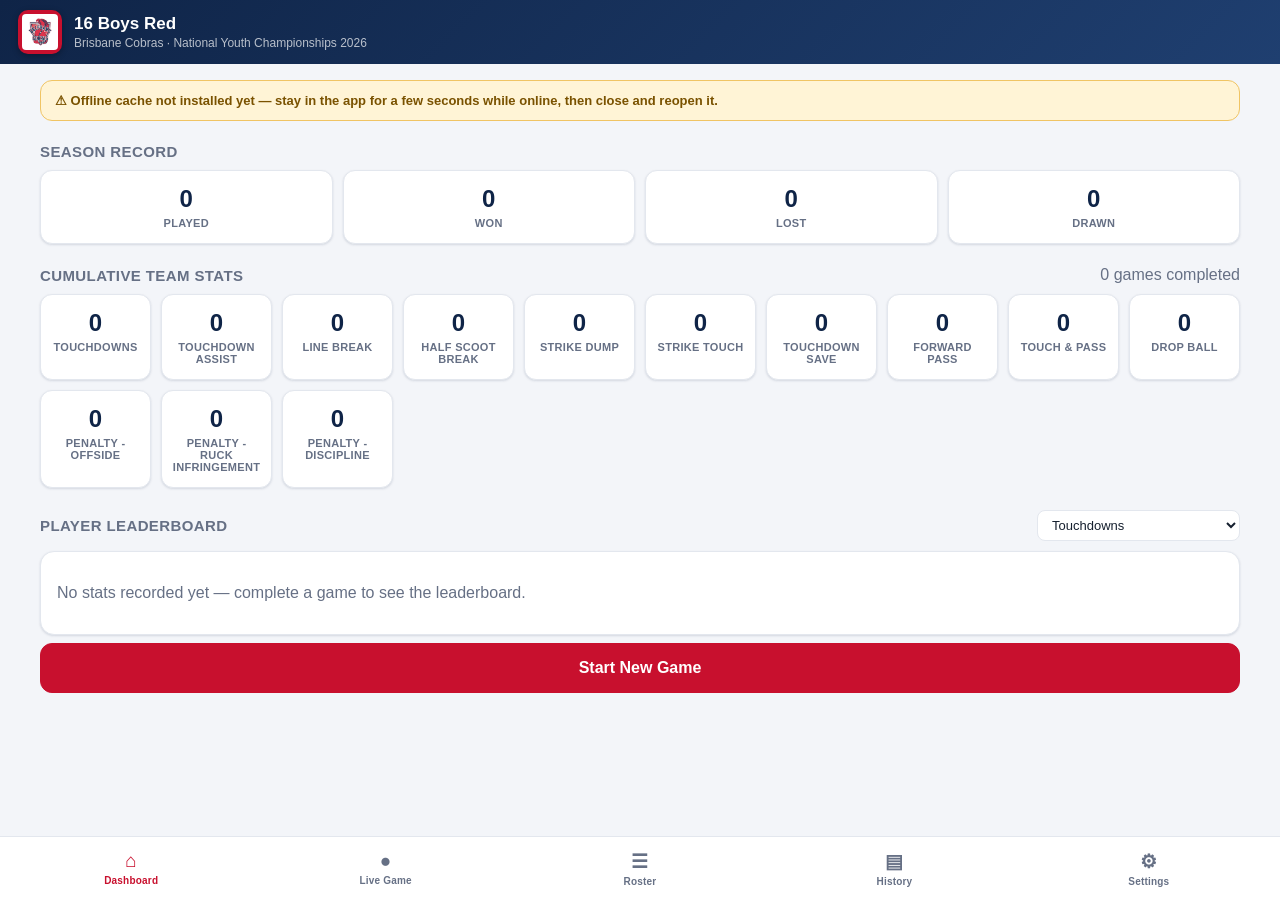
==== site/index.html @ 18cb8045 "Add files via upload" ====
<!DOCTYPE html>
<html lang="en">
<head>
<meta charset="UTF-8">
<meta name="viewport" content="width=device-width, initial-scale=1, viewport-fit=cover, maximum-scale=1, user-scalable=no">
<title>Touch Stats — Brisbane Cobras</title>

<link rel="manifest" href="manifest.webmanifest">
<meta name="theme-color" content="#0f2447">
<meta name="apple-mobile-web-app-capable" content="yes">
<meta name="apple-mobile-web-app-status-bar-style" content="black-translucent">
<meta name="apple-mobile-web-app-title" content="Touch Stats">
<link rel="apple-touch-icon" href="icons/icon-180.png">
<link rel="icon" href="icons/icon-32.png" sizes="32x32">

<link rel="stylesheet" href="css/styles.css">
</head>
<body>

<div id="app">

  <!-- Header -->
  <header class="app-header">
    <div class="header-team">
      <div class="crest"><img src="icons/cobras-logo.png" alt="Brisbane Cobras logo"></div>
      <div class="header-text">
        <h1 id="team-name">16 Boys Red</h1>
        <p id="team-sub">Brisbane Cobras · National Youth Championships</p>
      </div>
    </div>
    <div id="live-indicator" class="live-indicator hidden">
      <span class="dot"></span> LIVE
    </div>
  </header>

  <!-- Views -->
  <main class="views">

    <!-- DASHBOARD -->
    <section id="view-dashboard" class="view">
      <div id="live-banner" class="live-banner hidden"></div>
      <div id="next-game-card" class="card next-game-card hidden"></div>
      <div id="offline-warning" class="offline-warning hidden"></div>

      <div class="section-row">
        <h2>Season Record</h2>
      </div>
      <div id="record-cards" class="stat-cards"></div>

      <div class="section-row">
        <h2>Cumulative Team Stats</h2>
        <span class="muted" id="games-played-label"></span>
      </div>
      <div id="team-totals" class="stat-cards"></div>

      <div class="section-row">
        <h2>Player Leaderboard</h2>
        <select id="leaderboard-stat" class="select-inline"></select>
      </div>
      <div id="leaderboard" class="card"></div>

      <button id="btn-new-game-dash" class="btn btn-primary btn-lg btn-block">Start New Game</button>
    </section>

    <!-- LIVE GAME -->
    <section id="view-live" class="view">
      <div id="no-live-game">
        <div class="card empty-state">
          <h2>No Game in Progress</h2>
          <p class="muted">Start a new game to begin tracking stats for this match.</p>
          <button id="btn-new-game-live" class="btn btn-primary btn-lg">Start New Game</button>
        </div>
      </div>

      <div id="live-game-panel" class="hidden">
        <div id="live-sticky-score" class="live-sticky-score">
          <span id="sticky-opponent"></span>
          <span id="sticky-score"></span>
        </div>

        <div class="card live-header-card">
          <div class="live-meta">
            <div>
              <div class="muted small" id="live-round"></div>
              <h2 id="live-opponent-label">vs Opponent</h2>
              <div class="muted small" id="live-date"></div>
            </div>
            <div class="score-board">
              <div class="score-block">
                <div class="score-num" id="score-us">0</div>
                <div class="score-label">US</div>
              </div>
              <div class="score-sep">–</div>
              <div class="score-block">
                <div class="score-num" id="score-them">0</div>
                <div class="score-label">THEM</div>
                <div class="score-steppers">
                  <button class="btn-step" id="opp-minus">−</button>
                  <button class="btn-step" id="opp-plus">+</button>
                </div>
              </div>
            </div>
          </div>
          <div class="live-actions">
            <button id="btn-undo" class="btn btn-ghost">Undo Last Tap</button>
            <button id="btn-edit-squad" class="btn btn-ghost">Edit Squad</button>
            <button id="btn-end-game" class="btn btn-danger">End Game</button>
          </div>
        </div>

        <div id="category-tabs" class="tab-row"></div>
        <p class="hint">Tap a stat, then pick who did it</p>

        <div class="live-split">
          <div class="live-col-tiles">
            <div id="stat-tiles" class="stat-tiles"></div>

            <div class="section-row"><h2>Recent Activity</h2></div>
            <div id="recent-activity" class="card recent-activity-list"></div>
          </div>
          <div class="live-col-totals">
            <div class="section-row"><h2>This Game — Player Totals</h2></div>
            <div id="stat-grid-wrap" class="card grid-wrap">
              <table id="stat-grid" class="stat-grid"></table>
            </div>
          </div>
        </div>
      </div>
    </section>

    <!-- ROSTER -->
    <section id="view-roster" class="view">
      <div class="section-row">
        <h2>Squad</h2>
        <button id="btn-add-player" class="btn btn-primary">+ Add Player</button>
      </div>
      <div id="roster-list" class="card list"></div>
    </section>

    <!-- HISTORY -->
    <section id="view-history" class="view">
      <div class="section-row"><h2>Game History</h2></div>
      <div id="history-list" class="card list"></div>

      <div id="game-detail" class="hidden">
        <div class="section-row">
          <button id="btn-back-history" class="btn btn-ghost">‹ Back to History</button>
        </div>
        <div id="game-detail-content"></div>
      </div>
    </section>

    <!-- SETTINGS -->
    <section id="view-settings" class="view">
      <div class="section-row"><h2>Team Details</h2></div>
      <div class="card form-card">
        <label>Team / Age Group<input id="set-team-name" type="text"></label>
        <label>Club<input id="set-team-club" type="text"></label>
        <label>Event<input id="set-team-event" type="text"></label>
        <button id="btn-save-team" class="btn btn-primary">Save</button>
      </div>

      <div class="section-row"><h2>Display</h2></div>
      <div class="card form-card">
        <div class="switch-row">
          <div>
            <strong>Outdoor / High-Contrast Mode</strong>
            <p class="muted small" style="margin:2px 0 0;">Bigger text and bolder contrast for reading the screen in direct sunlight.</p>
          </div>
          <label class="switch">
            <input type="checkbox" id="set-outdoor-mode">
            <span class="slider"></span>
          </label>
        </div>
      </div>

      <div class="section-row">
        <h2>Upcoming Fixtures (The Draw)</h2>
        <button id="btn-add-fixture" class="btn btn-primary">+ Add Fixture</button>
      </div>
      <div id="fixtures-list" class="card list"></div>

      <div class="section-row">
        <h2>Stat Categories</h2>
        <button id="btn-add-stat" class="btn btn-primary">+ Add Stat</button>
      </div>
      <div id="stat-defs-list" class="card list"></div>

      <div class="section-row"><h2>Data</h2></div>
      <div class="card form-card">
        <p class="muted">Everything is stored only on this iPad. Back up regularly, especially before/after each tournament day.</p>
        <p id="offline-status" class="small"></p>
        <div class="btn-row">
          <button id="btn-export-json" class="btn">Export Backup (JSON)</button>
          <button id="btn-export-csv" class="btn">Export Stats (CSV)</button>
          <label class="btn" for="import-file">Restore Backup</label>
          <input type="file" id="import-file" accept="application/json" class="hidden">
        </div>
        <div class="btn-row">
          <button id="btn-reset-all" class="btn btn-danger">Reset All Data</button>
        </div>
      </div>
    </section>

  </main>

  <!-- Tab bar -->
  <nav class="tab-bar">
    <button class="tab-btn active" data-view="dashboard">
      <span class="tab-icon">⌂</span><span>Dashboard</span>
    </button>
    <button class="tab-btn" data-view="live">
      <span class="tab-icon">●</span><span>Live Game</span>
    </button>
    <button class="tab-btn" data-view="roster">
      <span class="tab-icon">☰</span><span>Roster</span>
    </button>
    <button class="tab-btn" data-view="history">
      <span class="tab-icon">▤</span><span>History</span>
    </button>
    <button class="tab-btn" data-view="settings">
      <span class="tab-icon">⚙</span><span>Settings</span>
    </button>
  </nav>
</div>

<!-- Modal root -->
<div id="modal-root"></div>

<script src="js/storage.js"></script>
<script src="js/app.js"></script>
</body>
</html>
---- site/css/styles.css ----
:root {
  --navy: #0f2447;
  --navy-2: #17325c;
  --navy-3: #1f3f70;
  --red: #c8102e;
  --red-dark: #9d0c24;
  --bg: #f3f5f9;
  --card: #ffffff;
  --text: #16202f;
  --muted: #667085;
  --border: #e3e7ee;
  --green: #1a8a4a;
  --amber: #b8791b;
  --shadow: 0 1px 3px rgba(15, 36, 71, 0.08), 0 1px 2px rgba(15, 36, 71, 0.06);
}

@media (prefers-color-scheme: dark) {
  :root {
    --bg: #0b1526;
    --card: #131f35;
    --text: #eef1f6;
    --muted: #93a0b8;
    --border: #223252;
    --shadow: 0 1px 3px rgba(0, 0, 0, 0.4);
  }
}

* { box-sizing: border-box; -webkit-tap-highlight-color: transparent; }
html, body { height: 100%; }
body {
  margin: 0;
  font-family: -apple-system, BlinkMacSystemFont, "Segoe UI", Roboto, Helvetica, Arial, sans-serif;
  background: var(--bg);
  color: var(--text);
  overscroll-behavior-y: none;
  -webkit-user-select: none;
  user-select: none;
}
input, textarea { -webkit-user-select: text; user-select: text; }

#app {
  display: flex;
  flex-direction: column;
  height: 100vh;
  height: 100dvh;
}

/* Header */
.app-header {
  display: flex;
  align-items: center;
  justify-content: space-between;
  gap: 12px;
  padding: calc(env(safe-area-inset-top) + 10px) 18px 10px;
  background: linear-gradient(135deg, var(--navy), var(--navy-3));
  color: #fff;
  flex-shrink: 0;
}
.header-team { display: flex; align-items: center; gap: 12px; min-width: 0; }
.crest {
  width: 44px; height: 44px; border-radius: 10px;
  background: var(--red);
  display: flex; align-items: center; justify-content: center;
  flex-shrink: 0; padding: 4px;
  box-shadow: 0 2px 6px rgba(0,0,0,0.3);
}
.crest img { width: 100%; height: 100%; object-fit: contain; border-radius: 4px; }
.header-text { min-width: 0; }
.header-text h1 { font-size: 17px; margin: 0; font-weight: 700; white-space: nowrap; overflow: hidden; text-overflow: ellipsis; }
.header-text p { font-size: 12px; margin: 2px 0 0; color: rgba(255,255,255,0.7); white-space: nowrap; overflow: hidden; text-overflow: ellipsis; }
.live-indicator {
  display: flex; align-items: center; gap: 6px;
  background: rgba(200,16,46,0.9);
  padding: 5px 10px; border-radius: 20px;
  font-size: 11px; font-weight: 700; letter-spacing: 0.5px;
  flex-shrink: 0;
}
.live-indicator .dot { width: 7px; height: 7px; border-radius: 50%; background: #fff; animation: pulse 1.4s infinite; }
@keyframes pulse { 0%,100% { opacity: 1; } 50% { opacity: 0.3; } }
.hidden { display: none !important; }

/* Views */
.views { flex: 1; overflow-y: auto; padding: 16px 18px calc(env(safe-area-inset-bottom) + 90px); }
.view { display: none; }
.view.active { display: block; }

.section-row { display: flex; align-items: center; justify-content: space-between; margin: 22px 0 10px; }
.section-row:first-child { margin-top: 0; }
.section-row h2 { font-size: 15px; margin: 0; text-transform: uppercase; letter-spacing: 0.4px; color: var(--muted); font-weight: 700; }
.muted { color: var(--muted); }
.small { font-size: 12px; }

.card {
  background: var(--card);
  border-radius: 14px;
  padding: 16px;
  box-shadow: var(--shadow);
  border: 1px solid var(--border);
}
.empty-state { text-align: center; padding: 36px 20px; }
.empty-state h2 { text-transform: none; font-size: 19px; color: var(--text); letter-spacing: 0; margin-bottom: 6px; }

/* Buttons */
.btn {
  appearance: none; border: 1px solid var(--border); background: var(--card); color: var(--text);
  padding: 11px 16px; border-radius: 10px; font-size: 14px; font-weight: 600;
  cursor: pointer; touch-action: manipulation;
}
.btn:active { transform: scale(0.97); }
.btn-primary { background: var(--red); border-color: var(--red); color: #fff; }
.btn-danger { background: #fdeceb; border-color: #f3b9b3; color: var(--red-dark); }
@media (prefers-color-scheme: dark) { .btn-danger { background: #3a1a1c; border-color: #6e2b2b; color: #ff9f96; } }
.btn-ghost { background: transparent; }
.btn-lg { padding: 15px 20px; font-size: 16px; border-radius: 12px; }
.btn-block { width: 100%; margin-top: 8px; }
.btn-row { display: flex; gap: 10px; margin-top: 16px; flex-wrap: wrap; }
.btn-icon {
  border: none; background: transparent; color: var(--muted); font-size: 16px;
  width: 34px; height: 34px; border-radius: 8px; cursor: pointer; flex-shrink: 0;
}
.btn-icon.danger { color: var(--red); }
.btn-icon:active { background: var(--border); }

/* Stat cards grid */
.stat-cards { display: grid; grid-template-columns: repeat(auto-fit, minmax(110px, 1fr)); gap: 10px; }
.stat-card {
  background: var(--card); border: 1px solid var(--border); border-radius: 12px;
  padding: 14px 10px; text-align: center; box-shadow: var(--shadow);
}
.stat-card-val { font-size: 24px; font-weight: 800; color: var(--navy); }
@media (prefers-color-scheme: dark) { .stat-card-val { color: #7fa8e8; } }
.stat-card-label { font-size: 11px; color: var(--muted); margin-top: 4px; font-weight: 600; text-transform: uppercase; letter-spacing: 0.3px; }

/* Leaderboard */
.select-inline {
  border: 1px solid var(--border); background: var(--card); color: var(--text);
  border-radius: 8px; padding: 6px 10px; font-size: 13px;
}
.leader-row { display: flex; align-items: center; gap: 10px; padding: 9px 4px; border-bottom: 1px solid var(--border); }
.leader-row:last-child { border-bottom: none; }
.leader-rank { width: 20px; color: var(--muted); font-weight: 700; font-size: 13px; }
.leader-num {
  width: 28px; height: 28px; border-radius: 50%; background: var(--navy); color: #fff;
  display: flex; align-items: center; justify-content: center; font-size: 12px; font-weight: 700; flex-shrink: 0;
}
.leader-name { flex: 1; font-weight: 600; font-size: 14px; }
.leader-count { font-weight: 800; font-size: 16px; color: var(--red); }

/* Live banner */
.live-banner { background: linear-gradient(135deg, var(--navy-2), var(--navy-3)); color: #fff; border-radius: 14px; padding: 14px 16px; margin-bottom: 18px; }
.live-banner-inner { display: flex; align-items: center; justify-content: space-between; gap: 12px; }
.live-banner .btn-primary { flex-shrink: 0; }

.next-game-card { margin-bottom: 18px; }
.next-game-inner { display: flex; align-items: center; justify-content: space-between; gap: 12px; }
.next-game-inner strong { font-size: 16px; display: block; margin: 2px 0; }
.next-game-inner .btn-primary { flex-shrink: 0; }

/* Sticky score bar */
.live-sticky-score {
  position: sticky; top: 0; z-index: 6;
  display: flex; align-items: center; justify-content: space-between;
  background: var(--navy); color: #fff; border-radius: 12px;
  padding: 9px 14px; margin-bottom: 12px; font-weight: 700; font-size: 14px;
  box-shadow: 0 2px 8px rgba(0,0,0,0.25);
}
#sticky-score { font-size: 17px; font-weight: 800; }

/* Live game header card */
.live-header-card { margin-bottom: 14px; }
.live-meta { display: flex; align-items: flex-start; justify-content: space-between; gap: 14px; flex-wrap: wrap; }
.live-meta h2 { margin: 2px 0; font-size: 20px; }
.score-board { display: flex; align-items: center; gap: 12px; }
.score-block { text-align: center; }
.score-num { font-size: 34px; font-weight: 800; line-height: 1; color: var(--navy); }
@media (prefers-color-scheme: dark) { .score-num { color: #7fa8e8; } }
.score-label { font-size: 10px; color: var(--muted); font-weight: 700; letter-spacing: 0.5px; margin-top: 2px; }
.score-sep { font-size: 24px; color: var(--muted); font-weight: 300; }
.score-steppers { display: flex; gap: 4px; margin-top: 4px; }
.btn-step {
  width: 26px; height: 26px; border-radius: 6px; border: 1px solid var(--border); background: var(--bg);
  font-size: 15px; font-weight: 700; color: var(--text); cursor: pointer;
}
.live-actions { display: flex; gap: 8px; margin-top: 14px; flex-wrap: wrap; }

/* Live split layout: side-by-side on wide/landscape viewports, stacked otherwise */
.live-col-tiles { margin-bottom: 0; }
.live-col-totals { margin-top: 0; }
@media (min-width: 1000px) {
  .live-split { display: flex; gap: 20px; align-items: flex-start; }
  .live-col-tiles { flex: 0 0 40%; position: sticky; top: 54px; }
  .live-col-totals { flex: 1 1 60%; min-width: 0; }
}

/* Recent activity */
.recent-activity-list { padding: 6px 12px; }
.activity-row { display: flex; align-items: center; gap: 10px; padding: 9px 4px; border-bottom: 1px solid var(--border); }
.activity-row:last-child { border-bottom: none; }
.activity-text { font-size: 13px; font-weight: 600; }
.activity-time { font-weight: 400; }

/* Tabs / chips */
.tab-row { display: flex; gap: 8px; overflow-x: auto; padding: 2px 0 4px; margin-bottom: 4px; }
.tab-chip {
  flex-shrink: 0; padding: 9px 16px; border-radius: 20px; border: 1px solid var(--border);
  background: var(--card); color: var(--text); font-size: 13px; font-weight: 700; cursor: pointer; white-space: nowrap;
}
.tab-chip.active { background: var(--navy); border-color: var(--navy); color: #fff; }
.hint { font-size: 12px; color: var(--muted); margin: 6px 2px 10px; }

/* Stat grid */
.grid-wrap { padding: 0; overflow-x: auto; }
.stat-grid { border-collapse: collapse; width: 100%; min-width: 480px; }
.stat-grid th, .stat-grid td { padding: 10px 8px; border-bottom: 1px solid var(--border); text-align: center; }
.stat-grid thead th { position: sticky; top: 0; background: var(--card); font-size: 11px; color: var(--muted); text-transform: uppercase; letter-spacing: 0.3px; z-index: 1; }
.stat-grid .col-player { text-align: left; min-width: 150px; position: sticky; left: 0; background: var(--card); z-index: 2; }
.stat-grid thead .col-player { z-index: 3; }
.stat-grid td.col-stat { font-weight: 700; min-width: 44px; }
.player-num {
  display: inline-flex; align-items: center; justify-content: center;
  width: 24px; height: 24px; border-radius: 50%; background: var(--navy); color: #fff;
  font-size: 11px; font-weight: 700; margin-right: 8px; flex-shrink: 0;
}
.player-name { font-weight: 600; font-size: 14px; }
.empty-cell { padding: 24px 12px; text-align: center; }

/* Stat tiles (live game entry) */
.stat-tiles { display: grid; grid-template-columns: repeat(auto-fit, minmax(120px, 1fr)); gap: 10px; margin-bottom: 18px; }
.stat-tile {
  display: flex; flex-direction: column; align-items: center; justify-content: center; gap: 4px;
  background: var(--card); border: 1px solid var(--border); border-radius: 14px;
  padding: 16px 10px; box-shadow: var(--shadow); cursor: pointer; touch-action: manipulation;
  transition: transform 0.06s ease;
}
.stat-tile:active { transform: scale(0.96); background: var(--bg); }
.stat-tile-count { font-size: 26px; font-weight: 800; color: var(--red); line-height: 1; }
.stat-tile-label { font-size: 12px; font-weight: 700; color: var(--muted); text-align: center; }

/* Player picker modal */
.player-picker-grid { display: grid; grid-template-columns: repeat(auto-fill, minmax(140px, 1fr)); gap: 8px; max-height: 50vh; overflow-y: auto; }
.player-pick-btn {
  display: flex; align-items: center; gap: 10px;
  background: var(--bg); border: 1px solid var(--border); border-radius: 12px;
  padding: 12px 10px; cursor: pointer; touch-action: manipulation; font-size: 14px; font-weight: 600; color: var(--text);
}
.player-pick-btn:active { background: var(--red); border-color: var(--red); color: #fff; }
.player-pick-num {
  width: 30px; height: 30px; border-radius: 50%; background: var(--navy); color: #fff;
  display: flex; align-items: center; justify-content: center; font-size: 13px; font-weight: 700; flex-shrink: 0;
}

.detail-grid th, .detail-grid td { padding: 9px 10px; font-size: 13px; }
.team-total-row td { background: var(--navy); color: #fff; font-weight: 800; border-bottom: none; position: sticky; bottom: 0; }
.team-total-row .col-player { font-size: 11px; letter-spacing: 0.4px; background: var(--navy); }
.big-score { font-size: 30px; font-weight: 800; color: var(--navy); margin-top: 6px; }
@media (prefers-color-scheme: dark) { .big-score { color: #7fa8e8; } }

/* Lists (roster / stat defs) */
.list { padding: 6px 12px; }
.roster-row, .history-row {
  display: flex; align-items: center; gap: 10px; padding: 12px 4px; border-bottom: 1px solid var(--border);
}
.roster-row:last-child, .history-row:last-child { border-bottom: none; }
.grow { flex: 1; }

/* Switch */
.switch { position: relative; display: inline-block; width: 42px; height: 24px; flex-shrink: 0; }
.switch input { opacity: 0; width: 0; height: 0; }
.switch .slider { position: absolute; inset: 0; background: var(--border); border-radius: 24px; transition: 0.2s; cursor: pointer; }
.switch .slider::before { content: ""; position: absolute; height: 18px; width: 18px; left: 3px; top: 3px; background: #fff; border-radius: 50%; transition: 0.2s; box-shadow: 0 1px 2px rgba(0,0,0,0.3); }
.switch input:checked + .slider { background: var(--green); }
.switch input:checked + .slider::before { transform: translateX(18px); }
.switch-row { display: flex; align-items: center; justify-content: space-between; gap: 16px; }

/* History */
.history-result { font-size: 10px; font-weight: 800; padding: 4px 8px; border-radius: 6px; letter-spacing: 0.5px; flex-shrink: 0; }
.history-result.win { background: #d9f2e3; color: var(--green); }
.history-result.loss { background: #fbdada; color: var(--red-dark); }
.history-result.draw { background: #fbeecd; color: var(--amber); }
.history-result.live { background: var(--red); color: #fff; }
@media (prefers-color-scheme: dark) {
  .history-result.win { background: #123a24; color: #6fd99a; }
  .history-result.loss { background: #3a1a1c; color: #ff9f96; }
  .history-result.draw { background: #3a2f14; color: #f0c464; }
}
.history-opp { font-weight: 700; font-size: 14px; }
.history-score { font-weight: 800; font-size: 15px; flex-shrink: 0; }

/* Forms */
.form-card { display: flex; flex-direction: column; gap: 12px; }
.form-card h2 { margin: 0 0 4px; font-size: 18px; }
.form-card label { display: flex; flex-direction: column; gap: 6px; font-size: 13px; font-weight: 600; color: var(--muted); }
.form-card input[type="text"], .form-card input[type="date"], .form-card input[type="number"] {
  border: 1px solid var(--border); background: var(--bg); color: var(--text);
  border-radius: 10px; padding: 11px 12px; font-size: 15px; font-weight: 500;
}
.checklist { display: flex; flex-direction: column; gap: 2px; max-height: 44vh; overflow-y: auto; }
.check-row { display: flex; align-items: center; gap: 10px; padding: 9px 4px; border-bottom: 1px solid var(--border); cursor: pointer; font-size: 14px; font-weight: 600; }
.check-row input { width: 20px; height: 20px; }

/* Modal */
.modal-overlay {
  position: fixed; inset: 0; background: rgba(10,18,32,0.5);
  display: flex; align-items: flex-end; justify-content: center;
  opacity: 0; transition: opacity 0.2s ease; z-index: 50;
  padding: 0;
}
.modal-overlay.show { opacity: 1; }
.modal-box {
  background: var(--card); width: 100%; max-width: 480px;
  border-radius: 18px 18px 0 0; padding: 20px 20px calc(env(safe-area-inset-bottom) + 20px);
  transform: translateY(12px); transition: transform 0.2s ease;
  max-height: 85vh; overflow-y: auto;
}
.modal-overlay.show .modal-box { transform: translateY(0); }
@media (min-width: 700px) {
  .modal-overlay { align-items: center; }
  .modal-box { border-radius: 18px; }
}

/* Toast */
.toast {
  position: fixed; bottom: calc(env(safe-area-inset-bottom) + 100px); left: 50%; transform: translateX(-50%) translateY(10px);
  background: var(--navy); color: #fff; padding: 10px 18px; border-radius: 20px; font-size: 13px; font-weight: 600;
  opacity: 0; transition: all 0.25s ease; z-index: 100; box-shadow: 0 4px 12px rgba(0,0,0,0.3); white-space: nowrap;
}
.toast.show { opacity: 1; transform: translateX(-50%) translateY(0); }

/* Tab bar */
.tab-bar {
  display: flex; flex-shrink: 0;
  background: var(--card); border-top: 1px solid var(--border);
  padding: 6px 4px calc(env(safe-area-inset-bottom) + 6px);
}
.tab-btn {
  flex: 1; display: flex; flex-direction: column; align-items: center; gap: 3px;
  background: none; border: none; padding: 7px 2px; color: var(--muted); font-size: 10px; font-weight: 700;
  cursor: pointer; border-radius: 10px; letter-spacing: 0.2px;
}
.tab-btn .tab-icon { font-size: 19px; }
.tab-btn.active { color: var(--red); }

@media (min-width: 700px) {
  .views { padding-left: 40px; padding-right: 40px; }
}

/* Outdoor / high-contrast mode: bigger text, stronger contrast for reading in direct sunlight */
html.outdoor-mode { --border: #8b98b3; --muted: #3f4a61; }
@media (prefers-color-scheme: dark) {
  html.outdoor-mode { --border: #55668f; --muted: #cad4e6; }
}
html.outdoor-mode body { font-size: 17px; }
html.outdoor-mode .card, html.outdoor-mode .stat-card, html.outdoor-mode .stat-tile,
html.outdoor-mode .player-pick-btn, html.outdoor-mode .btn, html.outdoor-mode .stat-cell {
  border-width: 2px;
}
html.outdoor-mode .stat-tile-count { font-size: 32px; }
html.outdoor-mode .stat-tile-label { font-size: 14px; }
html.outdoor-mode .score-num { font-size: 40px; }
html.outdoor-mode .player-name, html.outdoor-mode .player-pick-name, html.outdoor-mode .activity-text { font-size: 16px; }
html.outdoor-mode .stat-grid th, html.outdoor-mode .stat-grid td { font-size: 15px; padding: 12px 10px; }
html.outdoor-mode .tab-chip { font-size: 15px; padding: 11px 18px; }
html.outdoor-mode .btn { font-size: 16px; padding: 13px 18px; }
html.outdoor-mode .stat-card-val { font-size: 30px; }
html.outdoor-mode .section-row h2 { font-size: 16px; }
html.outdoor-mode .hint { font-size: 14px; }
html.outdoor-mode .live-sticky-score { font-size: 16px; }
html.outdoor-mode #sticky-score { font-size: 19px; }

/* Offline cache status */
.offline-warning {
  background: #fff4d6; border: 1px solid #f0c464; color: #7a5200;
  border-radius: 12px; padding: 12px 14px; margin-bottom: 14px; font-size: 13px; font-weight: 600;
}
@media (prefers-color-scheme: dark) {
  .offline-warning { background: #3a2f14; border-color: #7a5a1c; color: #f0c464; }
}
#offline-status.status-ok { color: var(--green); font-weight: 700; }
#offline-status.status-warn { color: var(--amber); font-weight: 700; }
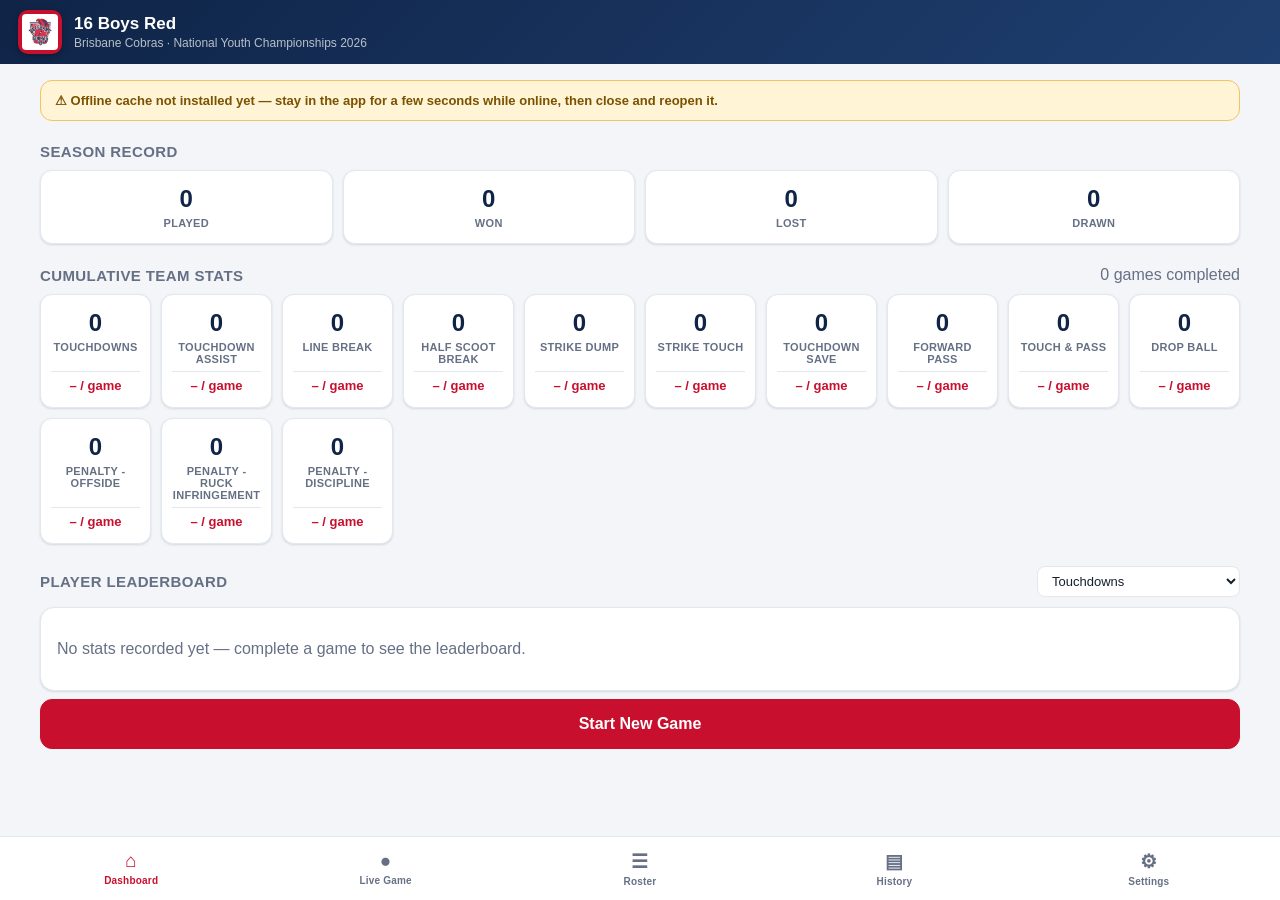
==== commit a8b83126: "Bigger match timer; record scores and stats by half The timer was too small to read at a glance on t" ====
--- a/site/index.html
+++ b/site/index.html
@@ -74,8 +74,18 @@
 
       <div id="live-game-panel" class="hidden">
         <div id="live-sticky-score" class="live-sticky-score">
-          <span id="sticky-opponent"></span>
-          <span id="sticky-score"></span>
+          <div class="sticky-top">
+            <span id="sticky-opponent"></span>
+            <span id="sticky-ht" class="sticky-ht hidden"></span>
+            <span id="sticky-score"></span>
+          </div>
+          <div id="timer-section" class="timer-section t-idle">
+            <div class="timer-readout">
+              <span id="timer-phase" class="timer-phase">1st Half</span>
+              <span id="timer-display" class="timer-display">20:00</span>
+            </div>
+            <button id="timer-action-btn" class="timer-action-btn">&#9654; Start Match</button>
+          </div>
         </div>
 
         <div class="card live-header-card">
--- a/site/css/styles.css
+++ b/site/css/styles.css
@@ -130,6 +130,8 @@
 .stat-card-val { font-size: 24px; font-weight: 800; color: var(--navy); }
 @media (prefers-color-scheme: dark) { .stat-card-val { color: #7fa8e8; } }
 .stat-card-label { font-size: 11px; color: var(--muted); margin-top: 4px; font-weight: 600; text-transform: uppercase; letter-spacing: 0.3px; }
+#team-totals .stat-card { display: flex; flex-direction: column; }
+.stat-card-avg { font-size: 13px; font-weight: 700; color: var(--red); margin-top: auto; padding-top: 6px; border-top: 1px solid var(--border); }#team-totals .stat-card-label { margin-bottom: 6px; }
 
 /* Leaderboard */
 .select-inline {
@@ -159,12 +161,62 @@
 /* Sticky score bar */
 .live-sticky-score {
   position: sticky; top: 0; z-index: 6;
-  display: flex; align-items: center; justify-content: space-between;
   background: var(--navy); color: #fff; border-radius: 12px;
-  padding: 9px 14px; margin-bottom: 12px; font-weight: 700; font-size: 14px;
+  padding: 10px 16px 12px; margin-bottom: 12px; font-weight: 700; font-size: 14px;
   box-shadow: 0 2px 8px rgba(0,0,0,0.25);
 }
-#sticky-score { font-size: 17px; font-weight: 800; }
+.sticky-top { display: flex; align-items: center; gap: 10px; }
+#sticky-opponent { flex: 1; min-width: 0; overflow: hidden; text-overflow: ellipsis; white-space: nowrap; font-size: 14px; }
+#sticky-score { font-size: 20px; font-weight: 800; flex-shrink: 0; font-variant-numeric: tabular-nums; }
+.sticky-ht {
+  flex-shrink: 0; font-size: 13px; font-weight: 700; color: rgba(255,255,255,0.85);
+  background: rgba(255,255,255,0.14); padding: 3px 9px; border-radius: 6px; font-variant-numeric: tabular-nums;
+}
+
+/* Game timer */
+.timer-section {
+  display: flex; align-items: center; justify-content: space-between; flex-wrap: wrap; gap: 10px 16px;
+  margin-top: 10px; padding-top: 10px; border-top: 1px solid rgba(255,255,255,0.16);
+}
+.timer-readout { display: flex; flex-direction: column; min-width: 0; }
+.timer-phase { font-size: 12px; font-weight: 700; letter-spacing: 1px; text-transform: uppercase; color: rgba(255,255,255,0.7); }
+.timer-display {
+  font-size: 46px; font-weight: 800; line-height: 1.05; letter-spacing: -1px;
+  font-variant-numeric: tabular-nums; white-space: nowrap;
+}
+.timer-action-btn {
+  background: var(--red); border: none; color: #fff; border-radius: 12px;
+  min-height: 56px; padding: 0 26px; font-size: 18px; font-weight: 800;
+  cursor: pointer; touch-action: manipulation; white-space: nowrap;
+  box-shadow: 0 3px 10px rgba(0,0,0,0.3);
+}
+.timer-action-btn:active { background: var(--red-dark); transform: scale(0.96); }
+.t-warn .timer-display, .t-warn .timer-phase { color: #f5b544; }
+.t-break .timer-display, .t-done .timer-display { font-size: 38px; letter-spacing: 0; }
+.t-done .timer-display { color: rgba(255,255,255,0.85); }
+@media (max-width: 520px) {
+  .timer-action-btn { width: 100%; }
+}
+
+.half-tag {
+  display: inline-block; margin-left: 6px; padding: 1px 6px; border-radius: 5px;
+  background: var(--bg); border: 1px solid var(--border); color: var(--muted);
+  font-size: 10px; font-weight: 800; letter-spacing: 0.3px; vertical-align: 1px;
+}
+
+/* Half-time score breakdown (game detail) */
+.half-table { border-collapse: collapse; margin: 12px 0 8px; font-size: 14px; }
+.half-table th { font-size: 11px; color: var(--muted); text-transform: uppercase; letter-spacing: 0.3px; padding: 4px 14px; text-align: center; }
+.half-table td { padding: 6px 14px; text-align: center; font-weight: 700; font-variant-numeric: tabular-nums; border-top: 1px solid var(--border); }
+.half-table td.ht-team { text-align: left; padding-left: 0; font-weight: 600; }
+.half-table td.ht-final { font-weight: 800; }
+.half-table tr.ht-margin td { font-size: 13px; }
+.m-pos { color: var(--green); }
+.m-neg { color: var(--red); }
+.m-even { color: var(--muted); }
+.btn-sm { padding: 7px 12px; font-size: 13px; }
+.detail-half-chips { margin: 16px 0 10px; }
+.form-error { color: var(--red); font-size: 13px; font-weight: 600; margin: 0; }
 
 /* Live game header card */
 .live-header-card { margin-bottom: 14px; }
@@ -188,7 +240,7 @@
 .live-col-totals { margin-top: 0; }
 @media (min-width: 1000px) {
   .live-split { display: flex; gap: 20px; align-items: flex-start; }
-  .live-col-tiles { flex: 0 0 40%; position: sticky; top: 54px; }
+  .live-col-tiles { flex: 0 0 40%; position: sticky; top: calc(var(--sticky-h, 130px) + 12px); }
   .live-col-totals { flex: 1 1 60%; min-width: 0; }
 }
 
@@ -362,10 +414,15 @@
 html.outdoor-mode .tab-chip { font-size: 15px; padding: 11px 18px; }
 html.outdoor-mode .btn { font-size: 16px; padding: 13px 18px; }
 html.outdoor-mode .stat-card-val { font-size: 30px; }
+html.outdoor-mode .stat-card-avg { font-size: 15px; }
 html.outdoor-mode .section-row h2 { font-size: 16px; }
 html.outdoor-mode .hint { font-size: 14px; }
 html.outdoor-mode .live-sticky-score { font-size: 16px; }
-html.outdoor-mode #sticky-score { font-size: 19px; }
+html.outdoor-mode .timer-display { font-size: 56px; }
+html.outdoor-mode .t-break .timer-display, html.outdoor-mode .t-done .timer-display { font-size: 44px; }
+html.outdoor-mode .timer-phase { font-size: 14px; }
+html.outdoor-mode .timer-action-btn { font-size: 20px; min-height: 62px; }
+html.outdoor-mode #sticky-score { font-size: 22px; }
 
 /* Offline cache status */
 .offline-warning {
